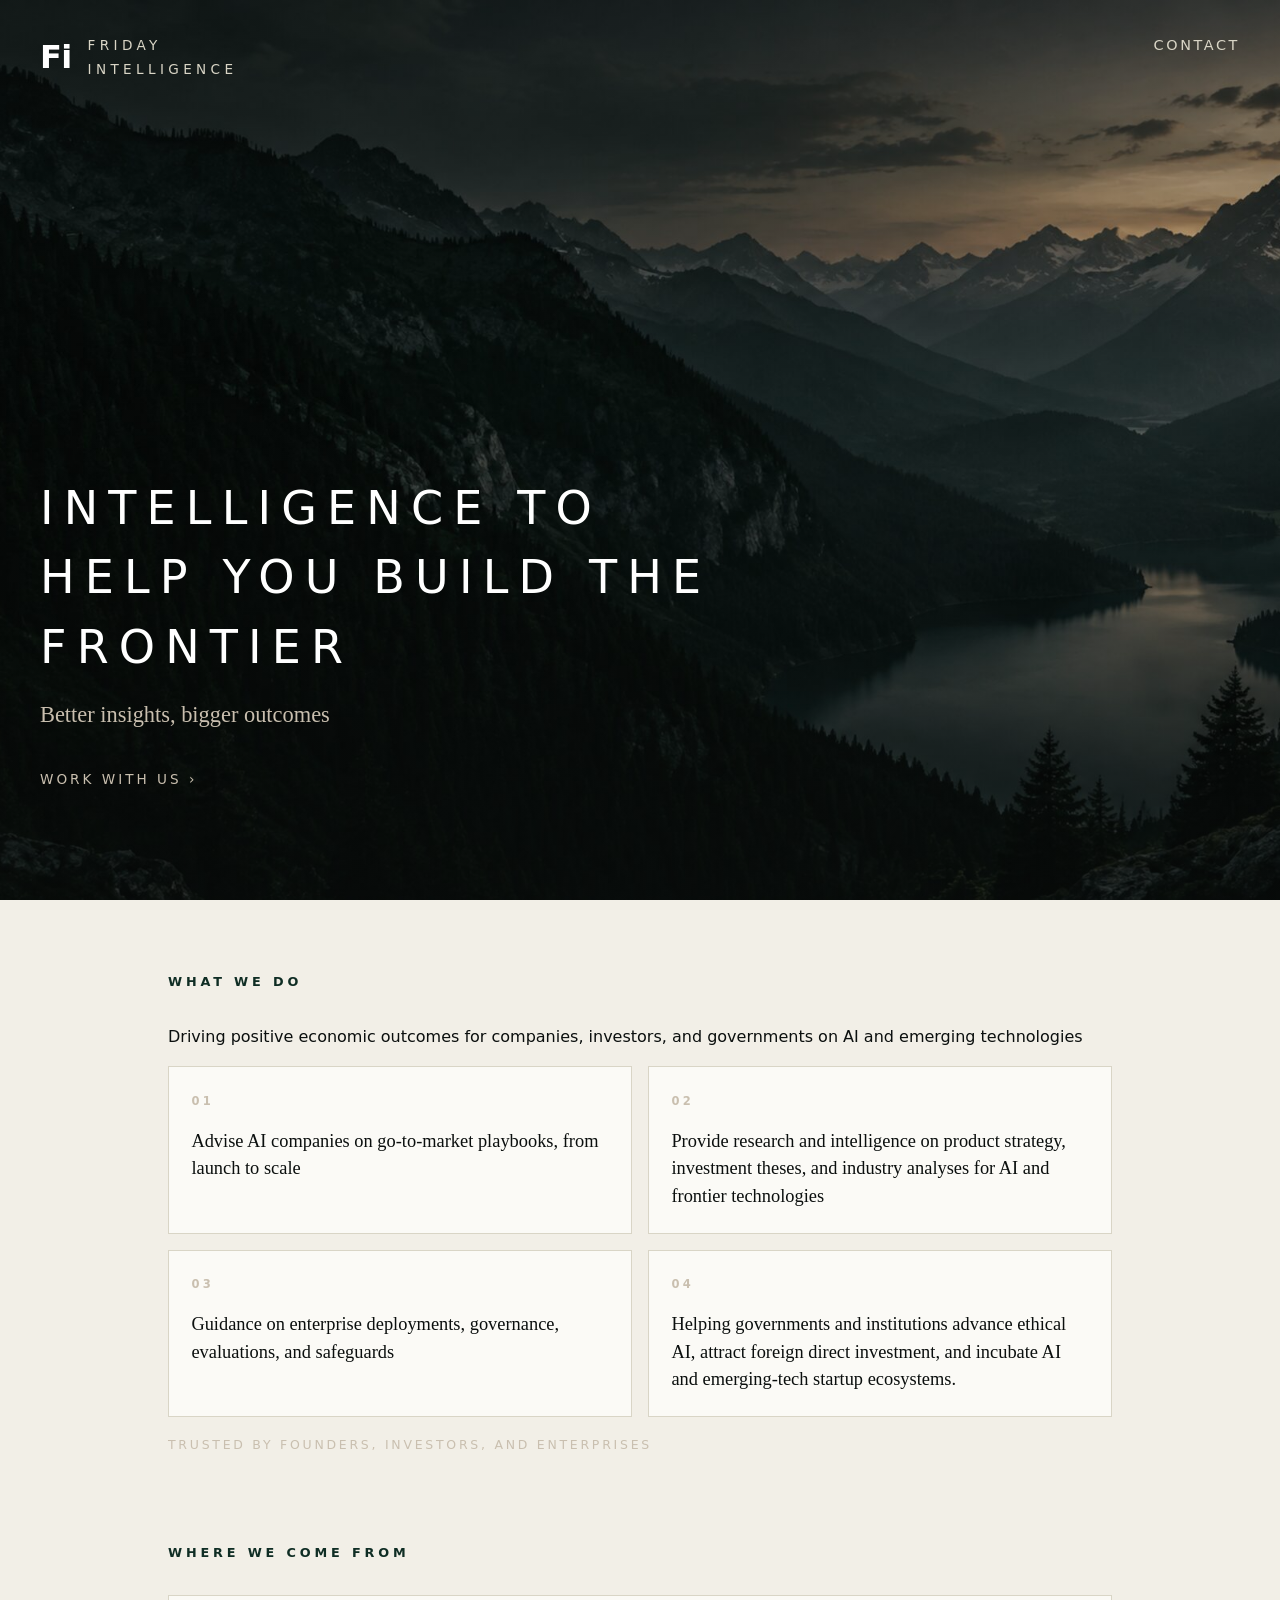
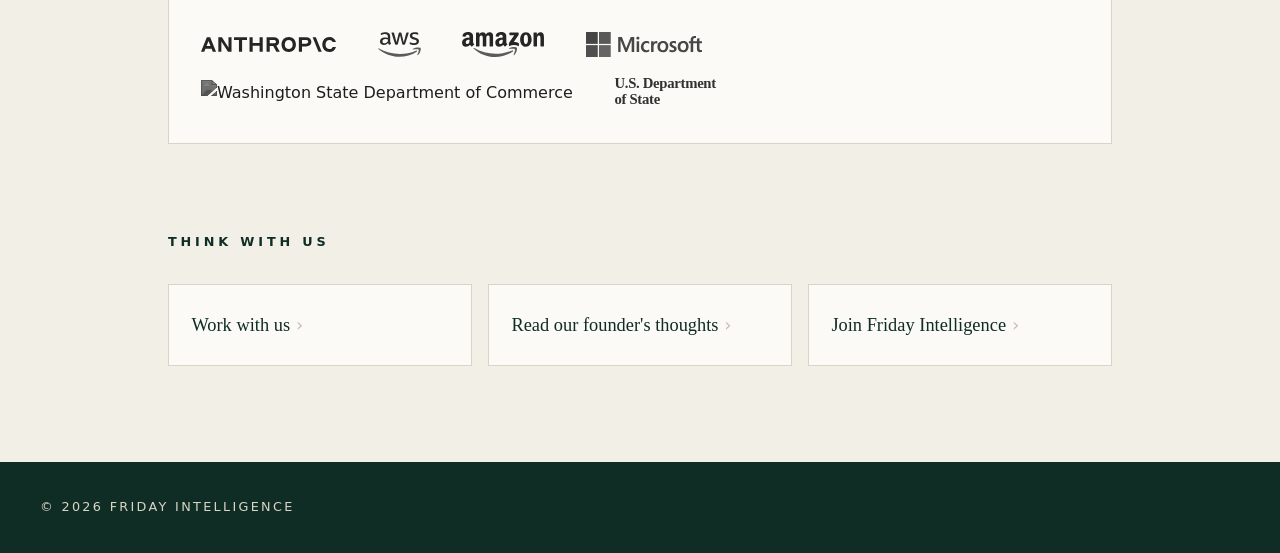
==== index.html @ 8af84557 "Align homepage line and SEO descriptions" ====
<!doctype html>
<html lang="en">
<head>
  <meta charset="utf-8">
  <meta name="viewport" content="width=device-width, initial-scale=1">
  <meta http-equiv="Content-Security-Policy" content="default-src 'none'; style-src 'self' https://fonts.googleapis.com; font-src https://fonts.gstatic.com; img-src 'self' data: https://www.commerce.wa.gov; base-uri 'none'; form-action 'none'; upgrade-insecure-requests">
  <meta name="referrer" content="strict-origin-when-cross-origin">
  <title>Intelligence for the AI frontier | Friday Intelligence</title>
  <meta name="description" content="Friday Intelligence drives positive economic outcomes for companies, investors, and governments on AI and emerging technologies.">
  <meta name="author" content="Steven Maheshwary">
  <meta name="theme-color" content="#0F2D24">
  <meta name="color-scheme" content="dark light">
  <link rel="canonical" href="https://fridayintelligence.com/">
  <meta property="og:type" content="website">
  <meta property="og:site_name" content="Friday Intelligence">
  <meta property="og:title" content="Intelligence to help you build the frontier">
  <meta property="og:description" content="Driving positive economic outcomes for companies, investors, and governments on AI and emerging technologies through research and advisory.">
  <meta property="og:url" content="https://fridayintelligence.com/">
  <meta property="og:image" content="https://fridayintelligence.com/assets/og-image.png">
  <meta property="og:image:width" content="1200">
  <meta property="og:image:height" content="630">
  <meta property="og:image:alt" content="Friday Intelligence: Intelligence to help you build the frontier">
  <meta name="twitter:card" content="summary_large_image">
  <meta name="twitter:title" content="Friday Intelligence: Intelligence to help you build the frontier">
  <meta name="twitter:description" content="Driving positive economic outcomes for companies, investors, and governments on AI and emerging technologies.">
  <meta name="twitter:image" content="https://fridayintelligence.com/assets/og-image.png">
  <link rel="preconnect" href="https://fonts.googleapis.com">
  <link rel="preconnect" href="https://fonts.gstatic.com" crossorigin>
  <link href="https://fonts.googleapis.com/css2?family=Inter:wght@400;500;600;700&family=Newsreader:opsz,wght@6..72,400;6..72,500&display=swap" rel="stylesheet">
  <link rel="icon" type="image/svg+xml" href="data:image/svg+xml,%3Csvg xmlns='http://www.w3.org/2000/svg' viewBox='0 0 64 64'%3E%3Crect width='64' height='64' rx='12' fill='%230F2D24'/%3E%3Ctext x='32' y='45' text-anchor='middle' font-family='Inter,Arial,sans-serif' font-size='34' font-weight='700' fill='%23ffffff'%3EFi%3C/text%3E%3C/svg%3E">
  <link rel="stylesheet" href="assets/css/site.v2.css">
</head>
<body>
  <a class="skip-link" href="#main">Skip to content</a>

  <section class="hero" aria-labelledby="hero-title">
    <header class="hero-header">
      <a class="brand" href="/" aria-label="Friday Intelligence, home">
        <span class="brand-mark">Fi</span>
        <span class="brand-word">Friday<br>Intelligence</span>
      </a>
      <nav class="site-nav" aria-label="Primary">
        <a href="mailto:steven@fridayintelligence.com">Contact</a>
      </nav>
    </header>
    <div class="hero-body">
      <h1 id="hero-title">Intelligence to help you build the frontier</h1>
      <p class="hero-tagline">Better insights, bigger outcomes</p>
      <p class="hero-cta"><a class="arrow-link" href="mailto:steven@fridayintelligence.com">Work with us</a></p>
    </div>
  </section>

  <main id="main">
    <section class="block" aria-labelledby="what">
      <h2 id="what">What we do</h2>
      <p>Driving positive economic outcomes for companies, investors, and governments on AI and emerging technologies</p>
      <ul class="cards">
        <li data-n="01">Advise AI companies on go-to-market playbooks, from launch to scale</li>
        <li data-n="02">Provide research and intelligence on product strategy, investment theses, and industry analyses for AI and frontier technologies</li>
        <li data-n="03">Guidance on enterprise deployments, governance, evaluations, and safeguards</li>
        <li data-n="04">Helping governments and institutions advance ethical AI, attract foreign direct investment, and incubate AI and emerging-tech startup ecosystems.</li>
      </ul>
      <p class="logo-caption">Trusted by founders, investors, and enterprises</p>
    </section>

    <section class="block" aria-labelledby="where">
      <h2 id="where">Where we come from</h2>
      <p class="logos logo-card">
        <img src="assets/logos/anthropic.svg" alt="Anthropic">
        <img src="assets/logos/aws.svg" alt="AWS">
        <img src="assets/logos/amazon.svg" alt="Amazon">
        <img src="assets/logos/microsoft.svg" alt="Microsoft">
        <img src="https://www.commerce.wa.gov/wp-content/uploads/2025/01/COMMERCE_HEADER_LOGO.svg" alt="Washington State Department of Commerce" style="height:2.25rem;max-width:100%;width:auto">
        <span class="state-wordmark">U.S. Department<br>of State</span>
      </p>
    </section>
    <section class="block" aria-labelledby="think">
      <h2 id="think">Think with us</h2>
      <ul class="thinkgrid">
        <li><a href="mailto:steven@fridayintelligence.com">Work with us</a></li>
        <li><a href="https://substack.com/@snmash" target="_blank" rel="noopener">Read our founder's thoughts</a></li>
        <li><a href="/join">Join Friday Intelligence</a></li>
      </ul>
    </section>
  </main>

  <footer class="site-footer">
    <p>© 2026 Friday Intelligence</p>
  </footer>
</body>
</html>
---- assets/css/site.v2.css ----
/* Friday Intelligence - brand guide: Forest/Charcoal/Stone/Sand, letterspaced caps, frontier imagery */
:root {
  --forest: #0F2D24;
  --charcoal: #0B0F0E;
  --stone: #D9D5C6;
  --sand: #C9BFAF;
  --cream: #F2EFE7;
  --sans: "Inter", system-ui, -apple-system, "Segoe UI", sans-serif;
}
* { box-sizing: border-box; }
body {
  margin: 0;
  background: var(--cream);
  color: var(--charcoal);
  font-family: var(--sans);
  font-size: 16px;
  line-height: 1.6;
  -webkit-font-smoothing: antialiased;
  text-rendering: optimizeLegibility;
}
a { color: inherit; }
.skip-link { position: absolute; left: -9999px; top: 0; }
.skip-link:focus { left: 1rem; top: 1rem; }

/* Hero: full-viewport frontier image, brand lockup top-left */
.hero {
  position: relative;
  min-height: 100svh;
  display: flex; flex-direction: column;
  background: var(--forest) url("../hero.jpg") center / cover no-repeat;
  color: var(--stone);
}
.hero::before {
  content: "";
  position: absolute; inset: 0;
  background: linear-gradient(180deg, rgba(11,15,14,0.45) 0%, rgba(11,15,14,0.15) 40%, rgba(11,15,14,0.55) 100%);
}
.hero > * { position: relative; }
.hero-header {
  display: flex; justify-content: space-between; align-items: flex-start;
  padding: 2rem 2.5rem;
}
.brand { display: flex; align-items: center; gap: 1rem; text-decoration: none; }
.brand-mark {
  font-weight: 700; font-size: 2rem; letter-spacing: -0.02em;
  color: #fff;
}
.brand-word {
  font-size: 0.85rem; font-weight: 500;
  letter-spacing: 0.32em; text-transform: uppercase;
  line-height: 1.7;
  color: var(--stone);
}
.site-nav a {
  font-size: 0.9rem; font-weight: 500;
  letter-spacing: 0.18em; text-transform: uppercase;
  color: var(--stone); text-decoration: none;
}
.site-nav a:hover { color: #fff; }
.hero-body {
  flex: 1;
  display: flex; flex-direction: column; justify-content: flex-end;
  padding: 0 2.5rem 12vh;
  max-width: 60rem;
}
.hero h1 {
  font-weight: 500;
  font-size: clamp(1.7rem, 3.6vw, 2.9rem);
  letter-spacing: 0.22em; text-transform: uppercase;
  line-height: 1.5;
  margin: 0 0 2.2rem;
  max-width: 24ch;
  color: #fff;
}
.hero-tagline {
  font-family: 'Newsreader', Georgia, serif;
  font-weight: 400;
  font-size: clamp(1.05rem, 1.8vw, 1.4rem);
  line-height: 1.5;
  margin: -1.2rem 0 2.2rem;
  color: var(--sand);
}
.hero-cta { margin: 0; }
.arrow-link {
  font-size: 0.85rem; font-weight: 500;
  letter-spacing: 0.22em; text-transform: uppercase;
  color: var(--sand);
  text-decoration: none;
}

.lines.plain li::before { content: none; }
.arrow-link::after { content: " ›"; }
.arrow-link:hover { color: #fff; }

/* Sections */
main { max-width: 64rem; margin: 0 auto; padding: 0 2.5rem; }
.block { padding: 4.5rem 0 1rem; }
.block h2 {
  font-size: 0.8rem; font-weight: 600;
  letter-spacing: 0.3em; text-transform: uppercase;
  color: var(--forest);
  margin: 0 0 2rem;
}
.lines { list-style: none; margin: 0; padding: 0; max-width: 40rem; }
.lines li {
  font-family: 'Newsreader', Georgia, serif;
  font-size: 1.35rem; font-weight: 400;
  line-height: 1.55;
  margin: 0 0 1.4rem;
  color: var(--charcoal);
}
.lines li::before { content: "\2026\00a0 "; color: var(--sand); }
.lines li a { color: inherit; text-decoration: none; border-bottom: 1px solid transparent; transition: border-color .2s; }
.lines li a:hover { border-bottom-color: var(--sand); }

.logos {
  display: flex; flex-wrap: wrap;
  gap: 1.2rem 2.6rem;
  align-items: center;
  margin: 0;
}
.logos img {
  height: 1.5rem; width: auto;
  filter: grayscale(1) brightness(0.45); opacity: 0.9;
}
.logos img[alt="Anthropic"] { height: 0.95rem; }
.logos img[alt="AWS"] { height: 1.6rem; }
.logos img[alt="Amazon"] { height: 1.55rem; }
.logos img[alt="Microsoft"] { height: 1.55rem; }
.state-wordmark { color: #303030; font-family: Georgia, serif; font-size: 0.92rem; font-weight: 700; line-height: 1.05; letter-spacing: -0.02em; white-space: nowrap; }
.logo-caption {
  margin: 1.1rem 0 0;
  font-size: 0.78rem; font-weight: 500;
  letter-spacing: 0.22em; text-transform: uppercase;
  color: var(--sand);
}

.site-footer {
  margin-top: 5rem;
  background: var(--forest);
  color: var(--stone);
  padding: 2.2rem 2.5rem;
  font-size: 0.8rem;
  letter-spacing: 0.18em; text-transform: uppercase;
}
.site-footer p { margin: 0; }

@media (max-width: 640px) {
  .hero-header { padding: 1.4rem 1.4rem; }
  .hero-body { padding: 0 1.4rem 10vh; }
  .hero h1 { letter-spacing: 0.16em; }
  main { padding: 0 1.4rem; }
}

/* Treatment A - cards (Steven's pick 9/25; Think with us kept light to match) */
.cards { list-style:none; margin:0; padding:0; display:grid; gap:1rem; grid-template-columns:repeat(2,1fr); max-width:none; }
.cards li {
  background:#FBFAF6; border:1px solid var(--stone);
  padding:1.6rem 1.4rem 1.4rem; margin:0;
  font-family:'Newsreader',Georgia,serif; font-size:1.15rem; line-height:1.5;
}
.cards li::before {
  content:attr(data-n); display:block;
  font-family:var(--sans); font-size:0.72rem; font-weight:600;
  letter-spacing:0.3em; color:var(--sand); margin-bottom:1.1rem;
}
.logo-card {
  background:#FBFAF6; border:1px solid var(--stone);
  padding:2.2rem 2rem;
}
.thinkgrid { list-style:none; margin:0; padding:0; display:grid; gap:1rem; grid-template-columns:repeat(3,1fr); max-width:none; }
.thinkgrid li { background:#FBFAF6; border:1px solid var(--stone); padding:1.6rem 1.4rem; margin:0; }
.thinkgrid li a {
  color:var(--forest); text-decoration:none;
  font-family:'Newsreader',Georgia,serif; font-size:1.15rem; line-height:1.5; display:block;
}
.thinkgrid li a::after { content:" ›"; color:var(--sand); font-family:var(--sans); }
.thinkgrid li a:hover { text-decoration:underline; text-underline-offset:4px; text-decoration-color:var(--sand); }
@media (max-width:640px){ .cards,.thinkgrid{ grid-template-columns:1fr; } }
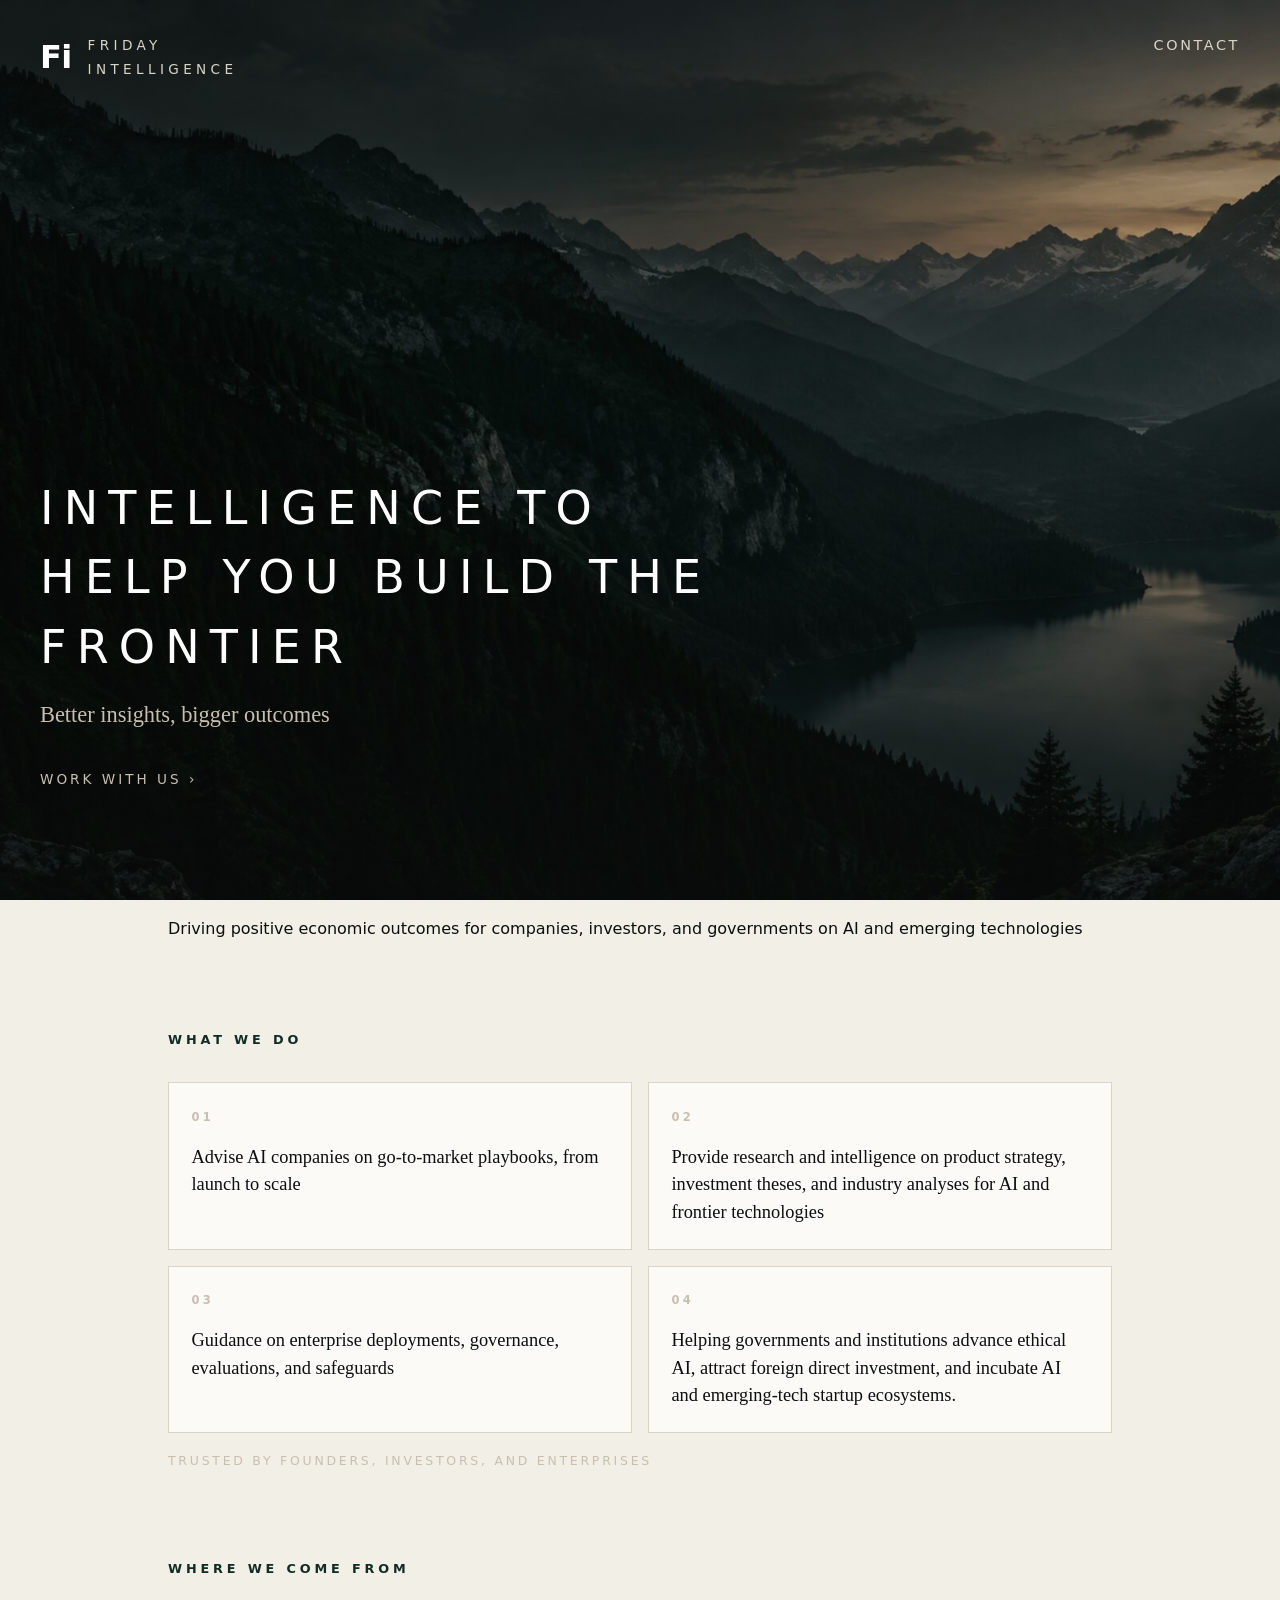
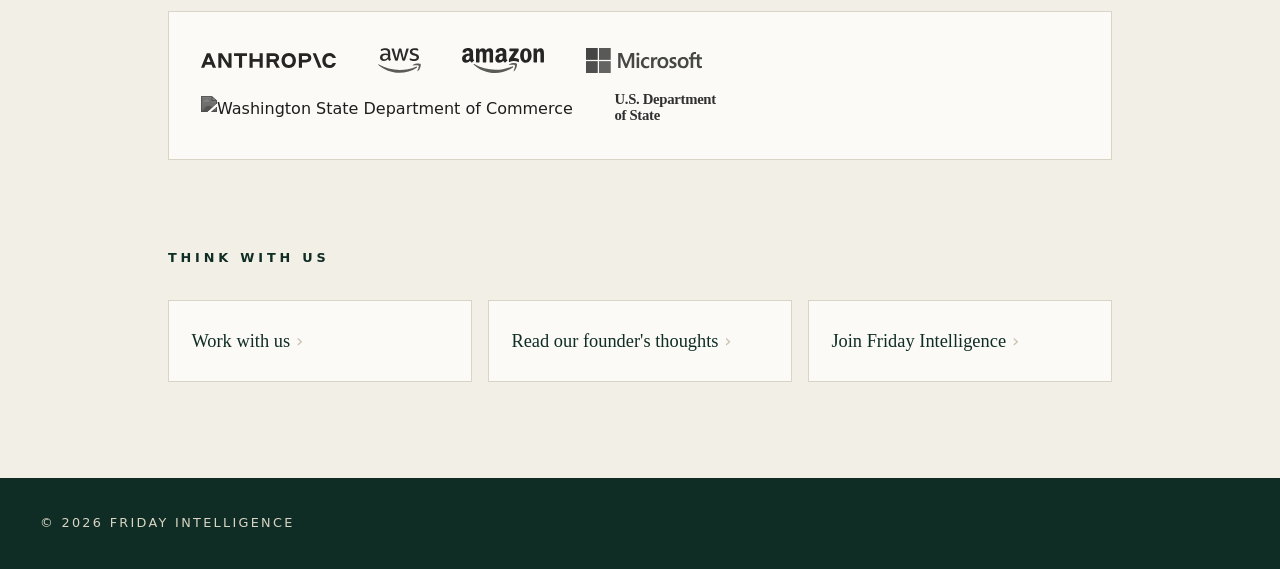
==== commit d954af1b: "Move identity statement above What We Do" ====
--- a/index.html
+++ b/index.html
@@ -51,9 +51,9 @@
   </section>
 
   <main id="main">
+    <p>Driving positive economic outcomes for companies, investors, and governments on AI and emerging technologies</p>
     <section class="block" aria-labelledby="what">
       <h2 id="what">What we do</h2>
-      <p>Driving positive economic outcomes for companies, investors, and governments on AI and emerging technologies</p>
       <ul class="cards">
         <li data-n="01">Advise AI companies on go-to-market playbooks, from launch to scale</li>
         <li data-n="02">Provide research and intelligence on product strategy, investment theses, and industry analyses for AI and frontier technologies</li>
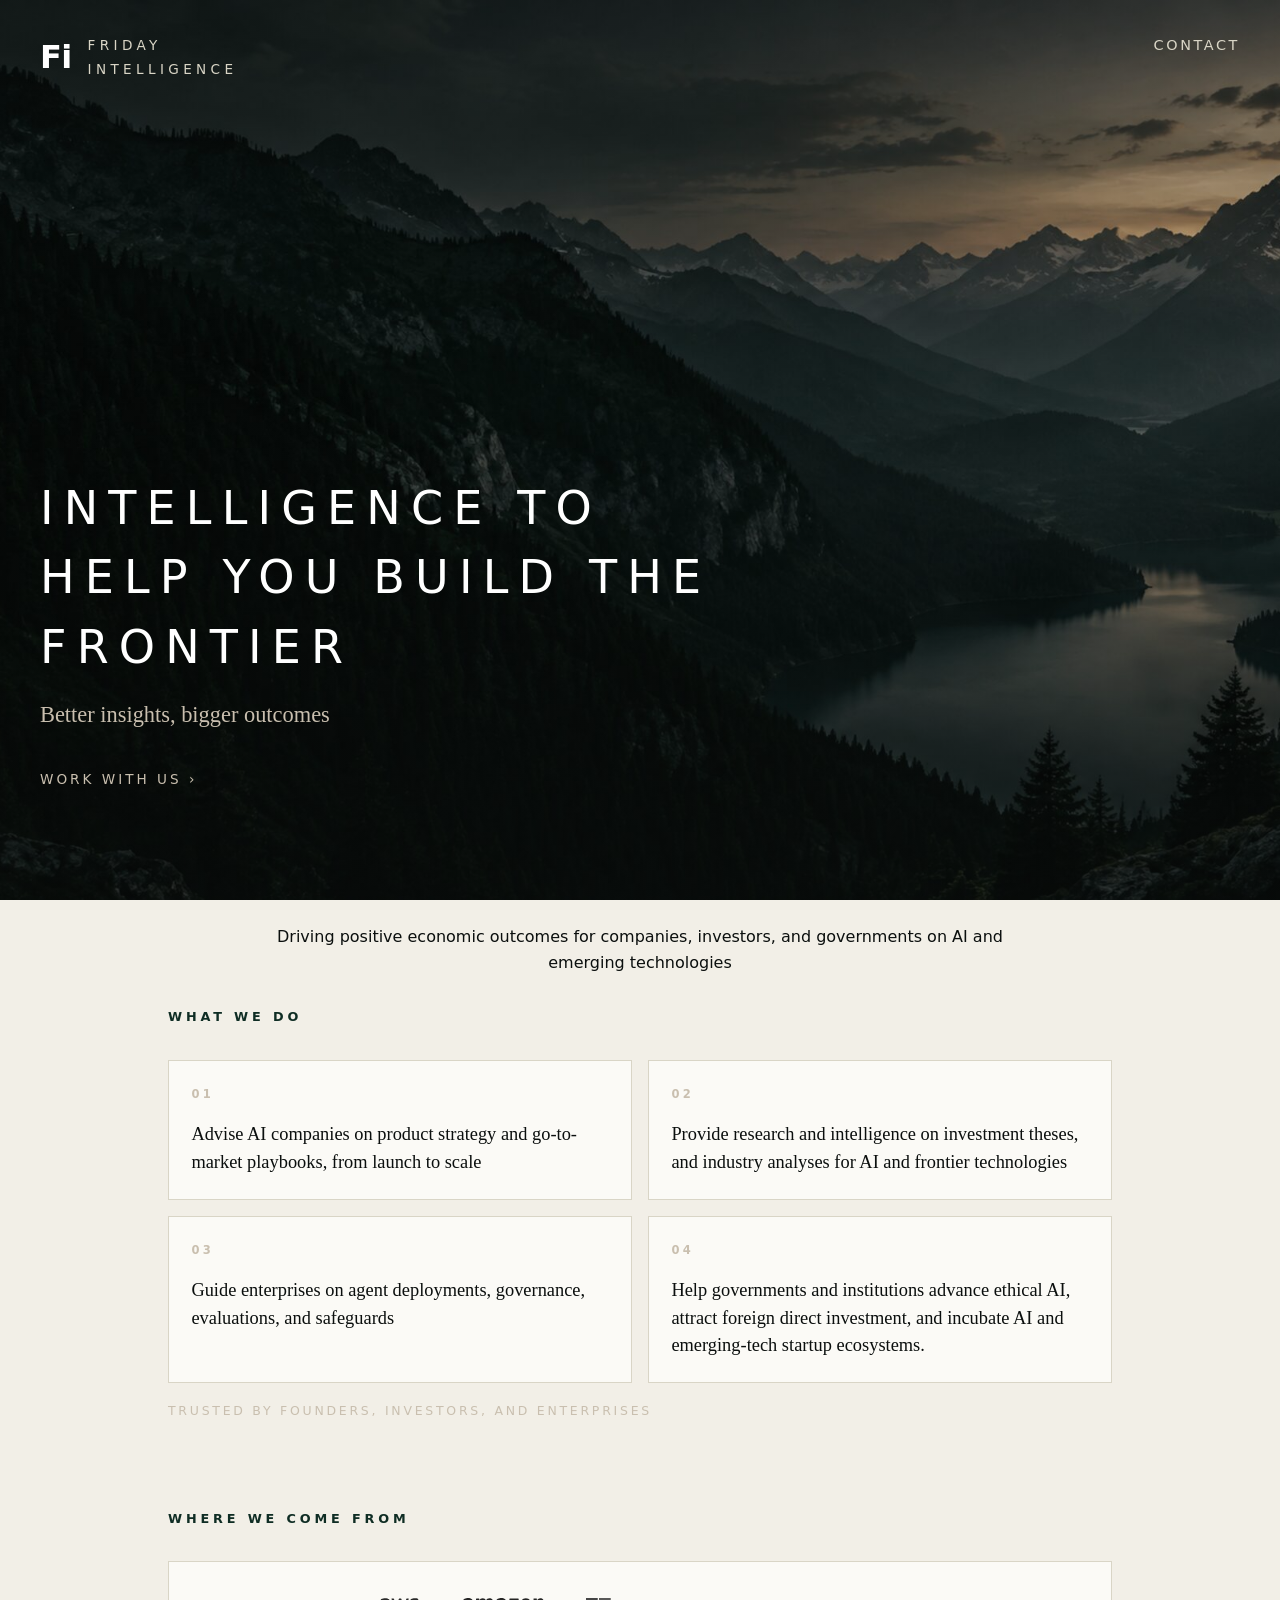
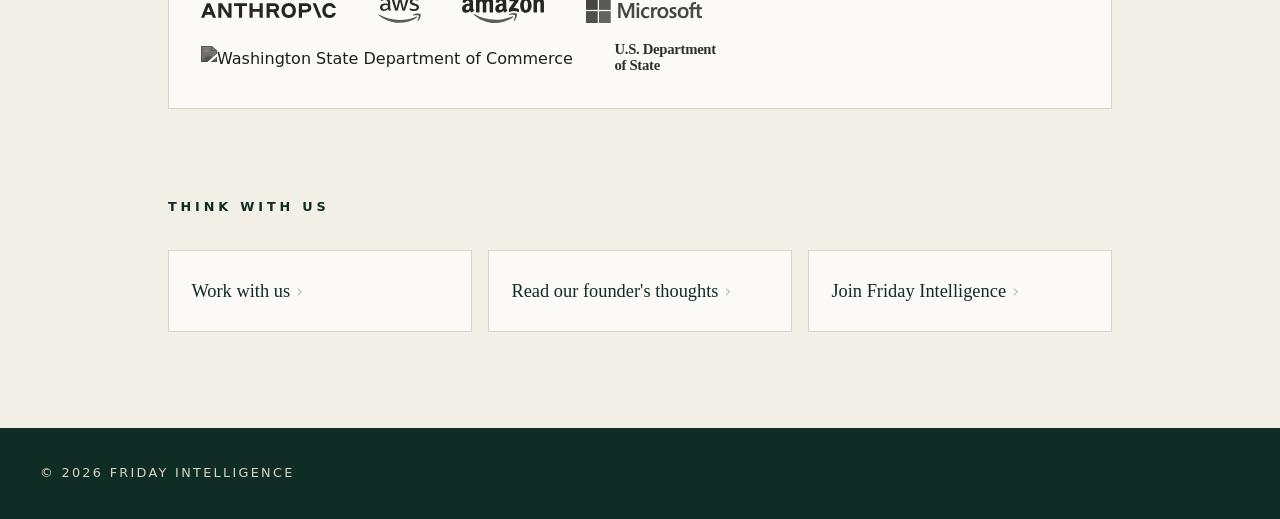
==== commit e031bdbc: "Revise four What We Do service cards" ====
--- a/index.html
+++ b/index.html
@@ -55,10 +55,10 @@
     <section class="block" aria-labelledby="what">
       <h2 id="what">What we do</h2>
       <ul class="cards">
-        <li data-n="01">Advise AI companies on go-to-market playbooks, from launch to scale</li>
-        <li data-n="02">Provide research and intelligence on product strategy, investment theses, and industry analyses for AI and frontier technologies</li>
-        <li data-n="03">Guidance on enterprise deployments, governance, evaluations, and safeguards</li>
-        <li data-n="04">Helping governments and institutions advance ethical AI, attract foreign direct investment, and incubate AI and emerging-tech startup ecosystems.</li>
+        <li data-n="01">Advise AI companies on product strategy and go-to-market playbooks, from launch to scale</li>
+        <li data-n="02">Provide research and intelligence on investment theses, and industry analyses for AI and frontier technologies</li>
+        <li data-n="03">Guide enterprises on agent deployments, governance, evaluations, and safeguards</li>
+        <li data-n="04">Help governments and institutions advance ethical AI, attract foreign direct investment, and incubate AI and emerging-tech startup ecosystems.</li>
       </ul>
       <p class="logo-caption">Trusted by founders, investors, and enterprises</p>
     </section>
--- a/assets/css/site.v2.css
+++ b/assets/css/site.v2.css
@@ -94,6 +94,8 @@
 
 /* Sections */
 main { max-width: 64rem; margin: 0 auto; padding: 0 2.5rem; }
+main > p:first-child { max-width: 48rem; margin: 1.5rem auto 0; text-align: center; }
+main > .block:first-of-type { padding-top: 2rem; }
 .block { padding: 4.5rem 0 1rem; }
 .block h2 {
   font-size: 0.8rem; font-weight: 600;
@@ -150,6 +152,8 @@
   .hero-body { padding: 0 1.4rem 10vh; }
   .hero h1 { letter-spacing: 0.16em; }
   main { padding: 0 1.4rem; }
+  main > p:first-child { margin-top: 1.25rem; }
+  main > .block:first-of-type { padding-top: 1.5rem; }
 }
 
 /* Treatment A - cards (Steven's pick 9/25; Think with us kept light to match) */
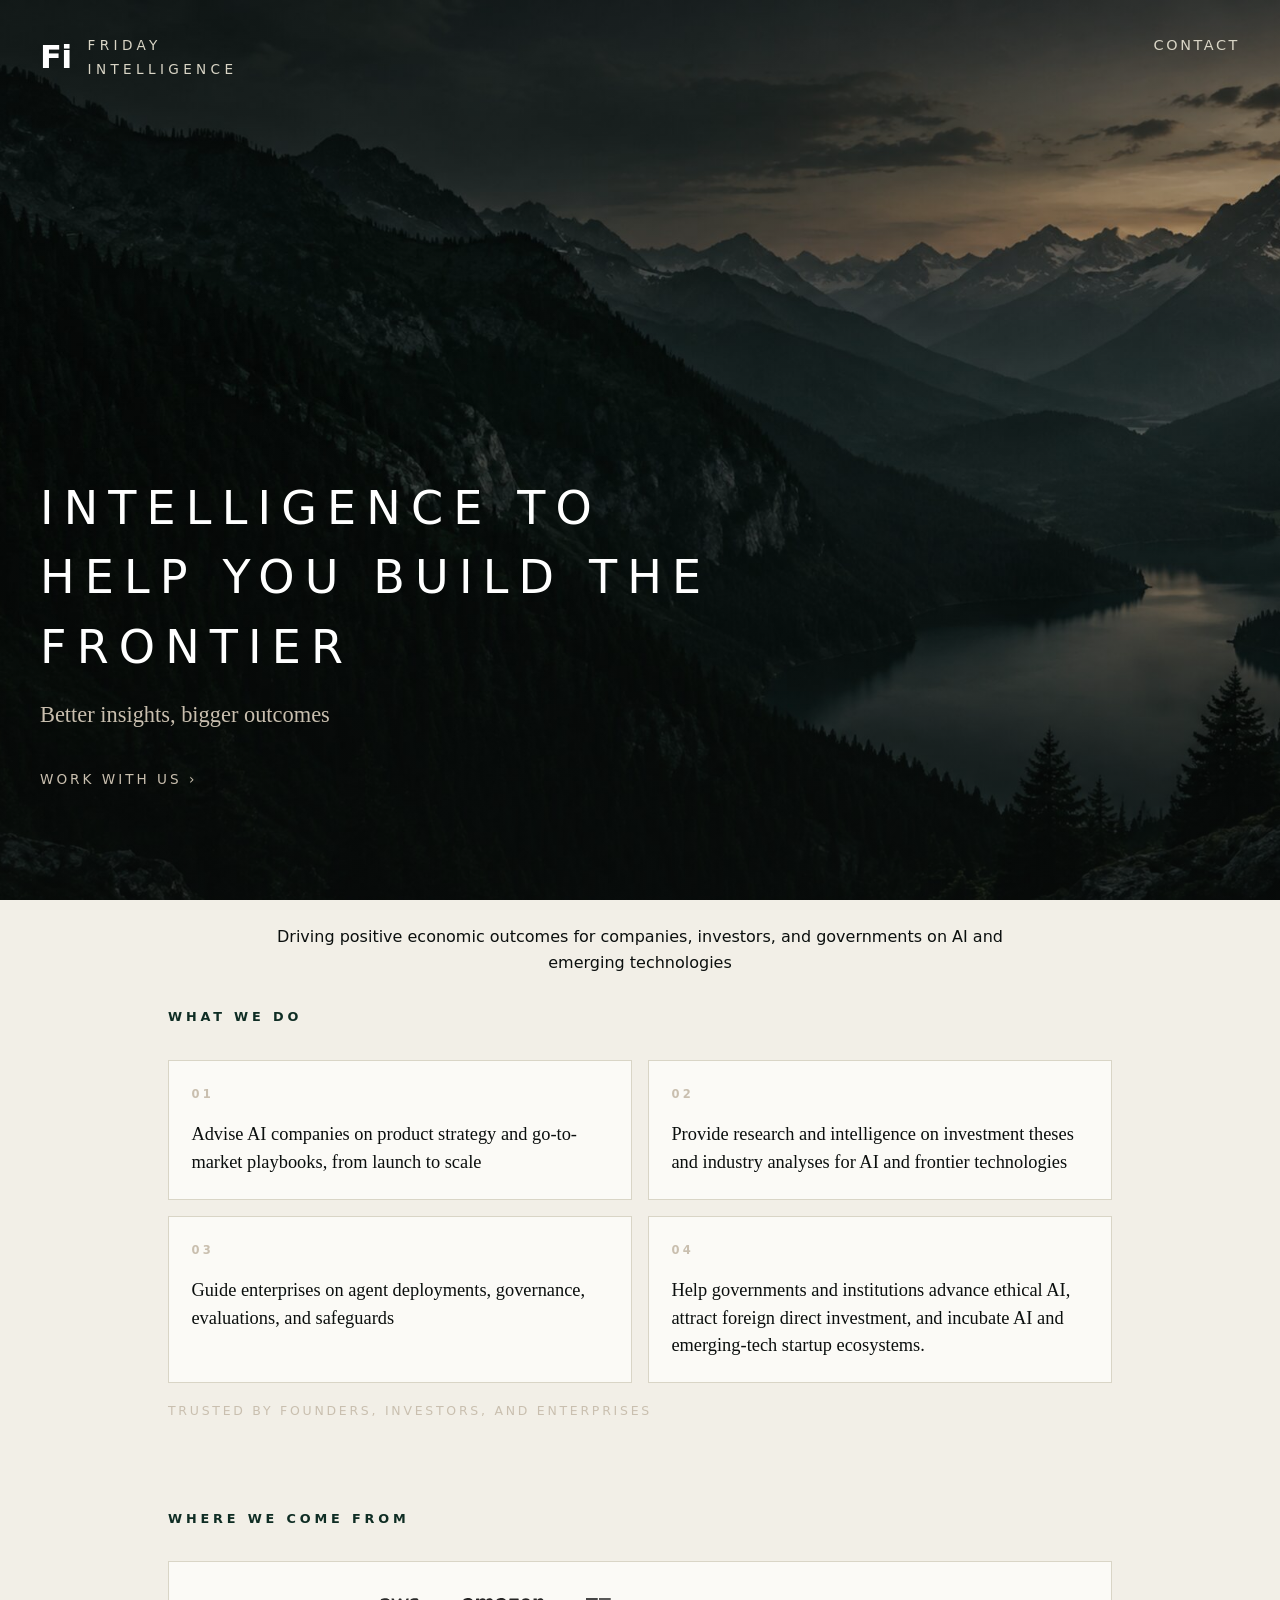
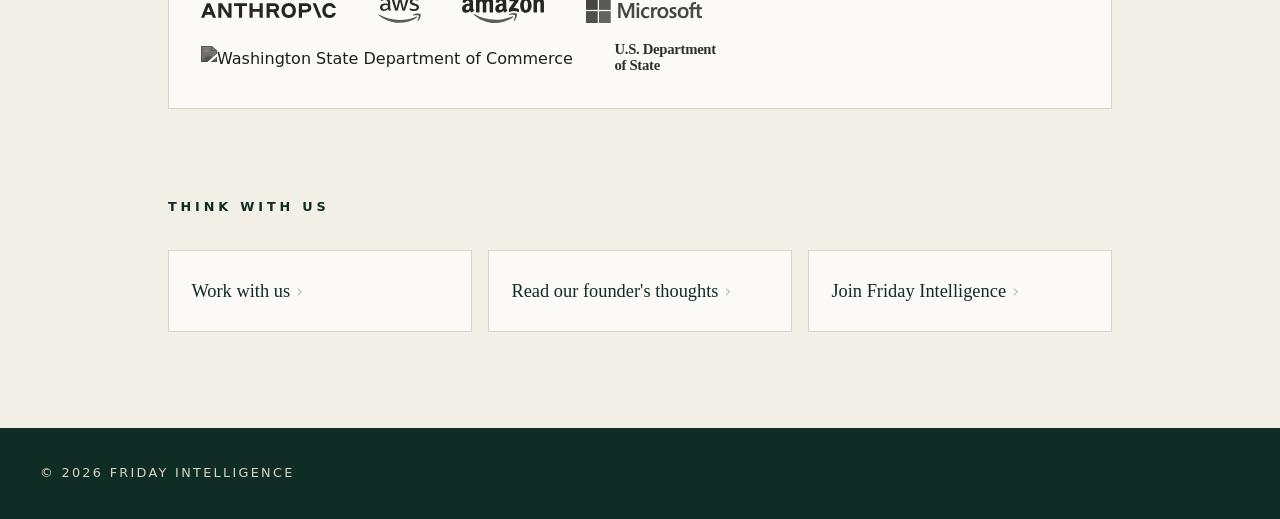
==== commit fb242b86: "Remove comma in investment theses card" ====
--- a/index.html
+++ b/index.html
@@ -56,7 +56,7 @@
       <h2 id="what">What we do</h2>
       <ul class="cards">
         <li data-n="01">Advise AI companies on product strategy and go-to-market playbooks, from launch to scale</li>
-        <li data-n="02">Provide research and intelligence on investment theses, and industry analyses for AI and frontier technologies</li>
+        <li data-n="02">Provide research and intelligence on investment theses and industry analyses for AI and frontier technologies</li>
         <li data-n="03">Guide enterprises on agent deployments, governance, evaluations, and safeguards</li>
         <li data-n="04">Help governments and institutions advance ethical AI, attract foreign direct investment, and incubate AI and emerging-tech startup ecosystems.</li>
       </ul>
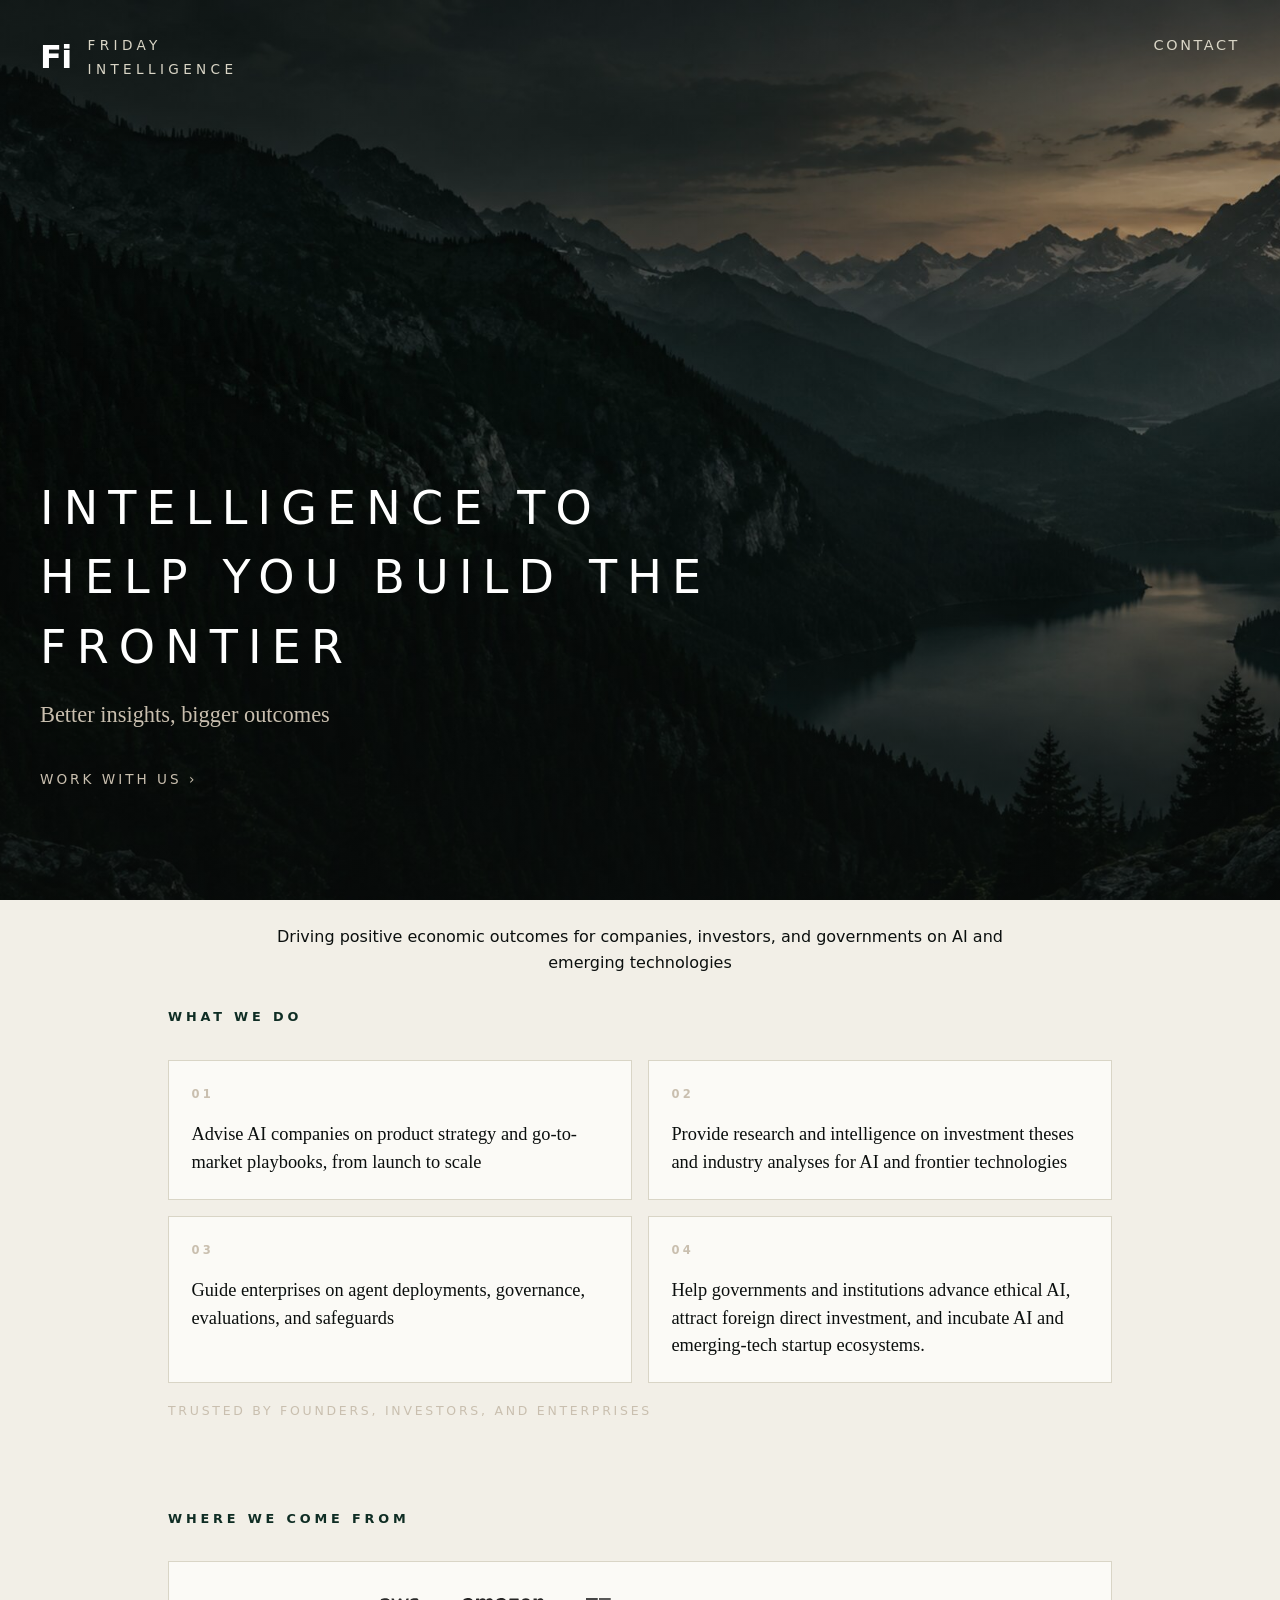
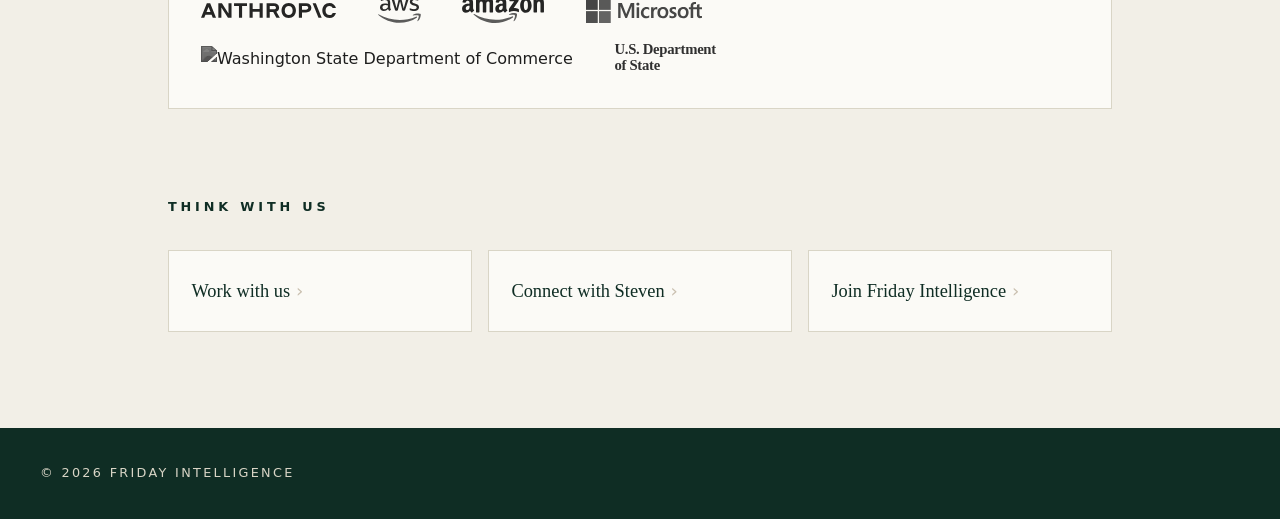
==== commit 9c36484d: "Update index.html" ====
--- a/index.html
+++ b/index.html
@@ -3,7 +3,15 @@
 <head>
   <meta charset="utf-8">
   <meta name="viewport" content="width=device-width, initial-scale=1">
-  <meta http-equiv="Content-Security-Policy" content="default-src 'none'; style-src 'self' https://fonts.googleapis.com; font-src https://fonts.gstatic.com; img-src 'self' data: https://www.commerce.wa.gov; base-uri 'none'; form-action 'none'; upgrade-insecure-requests">
+  <meta http-equiv="Content-Security-Policy" content="default-src 'none'; style-src 'self' https://fonts.googleapis.com; font-src https://fonts.gstatic.com; img-src 'self' data: https://www.commerce.wa.gov https://*.google-analytics.com https://www.googletagmanager.com; script-src https://www.googletagmanager.com 'sha256-Y1R/5T9aXRZ3KK/ou1F8+eBunyAfJENvTmDaSAnxFBI='; connect-src https://*.google-analytics.com https://*.analytics.google.com https://www.googletagmanager.com; base-uri 'none'; form-action 'none'; upgrade-insecure-requests">
+  <!-- Google tag (gtag.js) -->
+  <script async src="https://www.googletagmanager.com/gtag/js?id=G-BL3PCDGRFW"></script>
+  <script>
+  window.dataLayer = window.dataLayer || [];
+  function gtag(){dataLayer.push(arguments);}
+  gtag('js', new Date());
+  gtag('config', 'G-BL3PCDGRFW', {allow_google_signals: false, allow_ad_personalization_signals: false});
+</script>
   <meta name="referrer" content="strict-origin-when-cross-origin">
   <title>Intelligence for the AI frontier | Friday Intelligence</title>
   <meta name="description" content="Friday Intelligence drives positive economic outcomes for companies, investors, and governments on AI and emerging technologies.">
@@ -78,7 +86,7 @@
       <h2 id="think">Think with us</h2>
       <ul class="thinkgrid">
         <li><a href="mailto:steven@fridayintelligence.com">Work with us</a></li>
-        <li><a href="https://substack.com/@snmash" target="_blank" rel="noopener">Read our founder's thoughts</a></li>
+        <li><a href="https://www.linkedin.com/in/snmahesh" target="_blank" rel="noopener">Connect with Steven</a></li>
         <li><a href="/join">Join Friday Intelligence</a></li>
       </ul>
     </section>
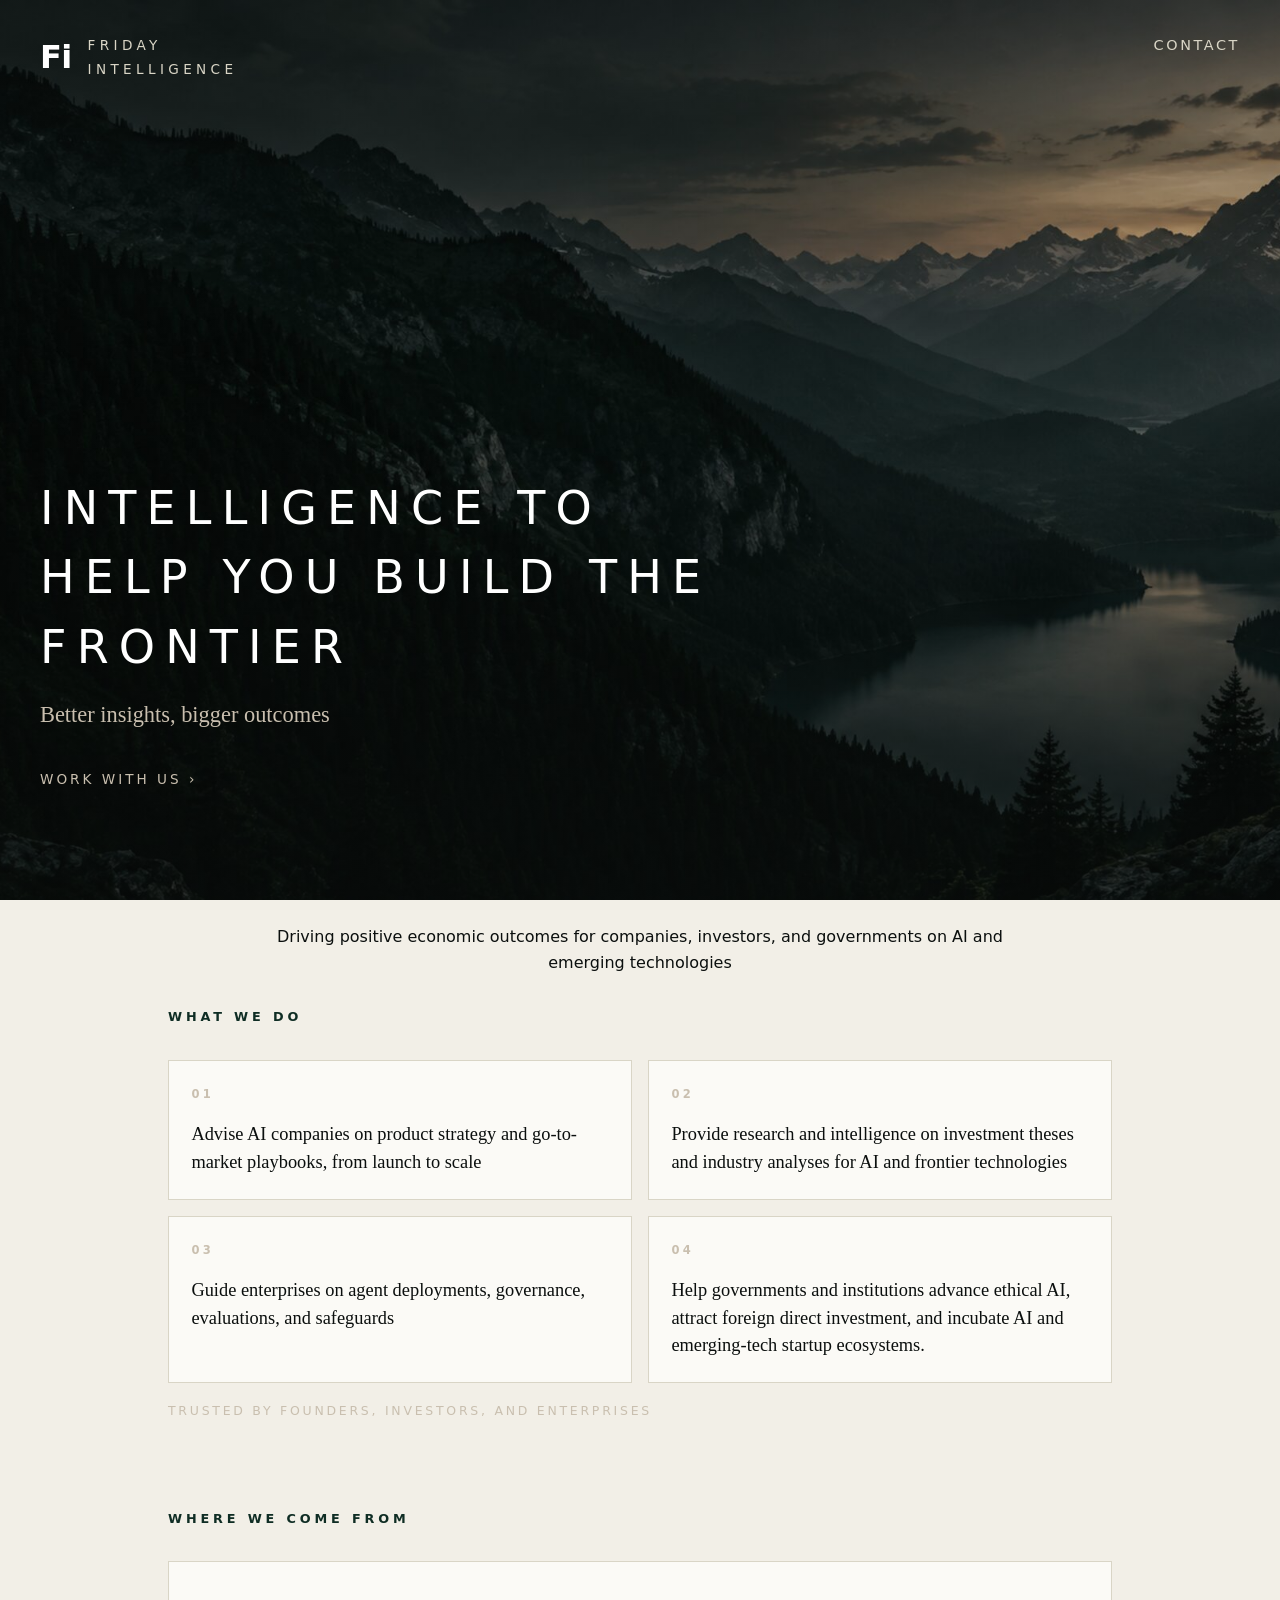
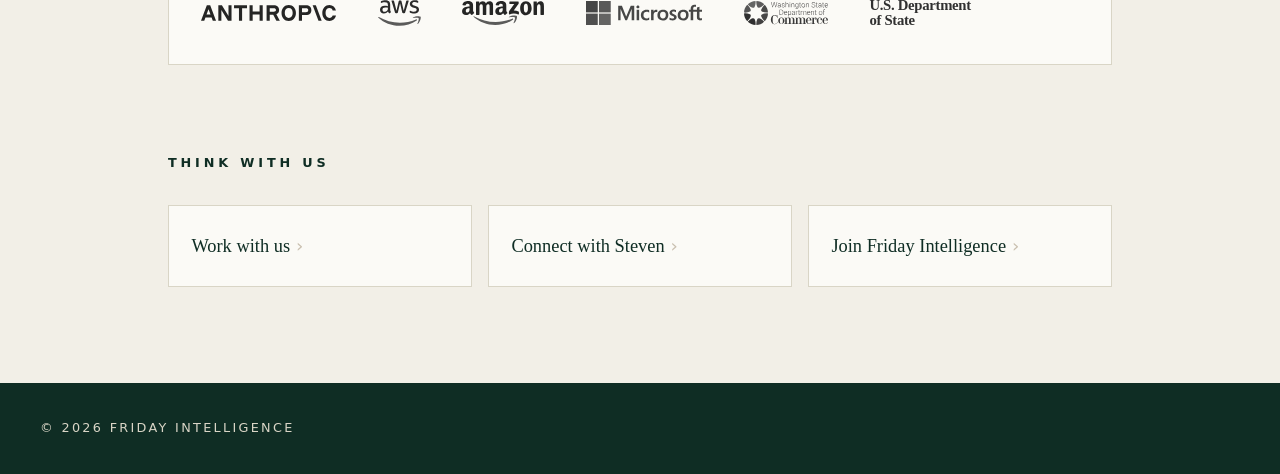
==== commit 35fd78a1: "Use local copy of WA Commerce logo" ====
--- a/index.html
+++ b/index.html
@@ -1,4 +1,4 @@
-<!doctype html>
+<!doctype html> 
 <html lang="en">
 <head>
   <meta charset="utf-8">
@@ -78,7 +78,7 @@
         <img src="assets/logos/aws.svg" alt="AWS">
         <img src="assets/logos/amazon.svg" alt="Amazon">
         <img src="assets/logos/microsoft.svg" alt="Microsoft">
-        <img src="https://www.commerce.wa.gov/wp-content/uploads/2025/01/COMMERCE_HEADER_LOGO.svg" alt="Washington State Department of Commerce" style="height:2.25rem;max-width:100%;width:auto">
+        <img src="assets/logos/1-wa-commerce.svg" alt="Washington State Department of Commerce" style="height:2.25rem;max-width:100%;width:auto">
         <span class="state-wordmark">U.S. Department<br>of State</span>
       </p>
     </section>
